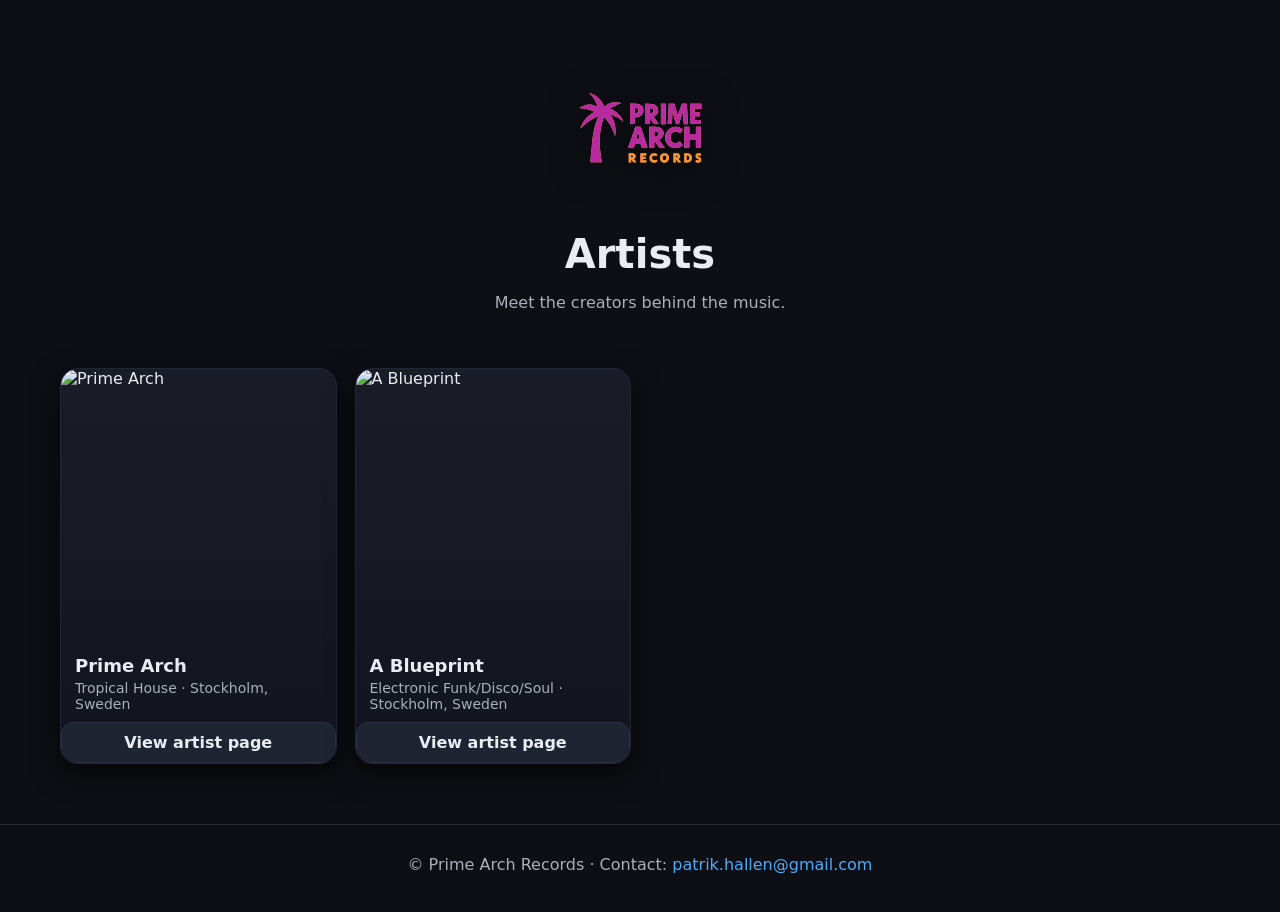
==== artists/index.html @ d89140d1 "Create index.html" ====
<!DOCTYPE html>
<html lang="en">
<head>
  <meta charset="utf-8" />
  <title>Artists – Prime Arch Records</title>
  <meta name="description" content="Artists under Prime Arch Records: Prime Arch and A Blueprint.">
  <link rel="stylesheet" href="/assets/style.css" />
</head>
<body>
  <header class="hero small">
    <img src="/assets/logo.svg" alt="Prime Arch Records" class="logo" />
    <h1>Artists</h1>
    <p>Meet the creators behind the music.</p>
  </header>

  <section class="grid">
    <article class="card">
      <img src="/assets/artists/prime-arch.jpg" alt="Prime Arch" class="cover" />
      <h3>Prime Arch</h3>
      <p>Tropical House · Stockholm, Sweden</p>
      <a class="btn" href="/artists/prime-arch.html">View artist page</a>
    </article>

    <article class="card">
      <img src="/assets/artists/a-blueprint.jpg" alt="A Blueprint" class="cover" />
      <h3>A Blueprint</h3>
      <p>Electronic Funk/Disco/Soul · Stockholm, Sweden</p>
      <a class="btn" href="/artists/a-blueprint.html">View artist page</a>
    </article>
  </section>

  <footer>
    <p>© Prime Arch Records · Contact: <a href="mailto:patrik.hallen@gmail.com">patrik.hallen@gmail.com</a></p>
  </footer>
</body>
</html>
---- assets/style.css ----
/* Prime Arch Records – minimal, responsive, clean */
:root{
  --bg:#0e0f14;
  --fg:#e9ecf1;
  --muted:#a9b0ba;
  --card:#171922;
  --accent:#63e6be;
  --accent-2:#4dabf7;
}
*{box-sizing:border-box}
html,body{margin:0;padding:0;background:var(--bg);color:var(--fg);font-family:ui-sans-serif,system-ui,-apple-system,Segoe UI,Roboto,Helvetica,Arial}
a{color:var(--accent-2);text-decoration:none}
img{max-width:100%;display:block}
header.hero{
  padding:56px 20px 28px;
  text-align:center;
  display:grid;
  gap:16px;
  justify-items:center;
}
.logo{width:160px;height:auto;filter:drop-shadow(0 6px 18px #0008)}
h1{margin:0;font-size:clamp(24px,4vw,40px);line-height:1.12}
p{margin:0 0 8px 0;color:var(--muted)}
.cta-row{display:flex;gap:12px;flex-wrap:wrap;justify-content:center}
.cta{
  display:inline-block;
  padding:12px 18px;
  border-radius:999px;
  background:linear-gradient(135deg,var(--accent),var(--accent-2));
  color:#081018;
  font-weight:700;
  box-shadow:0 6px 24px #000a;
  transition:transform .15s ease, box-shadow .15s ease;
}
.cta:hover{transform:translateY(-1px);box-shadow:0 10px 28px #000d}
.cta.alt{background:#212636;color:var(--fg)}

section.license{max-width:980px;margin:0 auto;padding:8px 20px 20px;text-align:center}

.grid{
  display:grid;
  grid-template-columns:repeat(auto-fill,minmax(260px,1fr));
  gap:18px;
  padding:20px;
  max-width:1200px;
  margin:0 auto 40px;
}
.card{
  background:linear-gradient(180deg,#1a1d27,#121420);
  border:1px solid #22263a;
  border-radius:18px;
  overflow:hidden;
  box-shadow:0 10px 28px #0009;
  display:flex;
  flex-direction:column;
}
.cover{aspect-ratio:1/1;object-fit:cover}
.card h3{margin:12px 14px 0;font-size:18px}
.card p{margin:4px 14px 10px;color:var(--muted);font-size:14px}
.actions{display:grid;gap:8px;padding:12px}
.btn{
  display:block;text-align:center;padding:10px 12px;border-radius:12px;
  background:#1f2432;color:var(--fg);border:1px solid #2a3046;transition:all .15s ease;font-weight:600
}
.btn:hover{transform:translateY(-1px);border-color:#3b4770}
footer{padding:30px 20px;border-top:1px solid #22263a;text-align:center;color:var(--muted)}

/* Instrumental-knappar är gömda från start */
.instrumental {
  display: none;
}

/* Toggle-knappen */
.toggle-inst {
  background: transparent;
  border: 1px solid rgba(255,255,255,0.2);
  color: rgba(255,255,255,0.8);
  font-size: 0.9rem;
  margin-top: 0.5rem;
  padding: 0.4rem 0.6rem;
  cursor: pointer;
  border-radius: 6px;
  transition: all 0.2s ease;
}

/* Hover-effekt */
.toggle-inst:hover {
  border-color: rgba(255,255,255,0.5);
  color: #fff;
  background: rgba(255,255,255,0.05);
}

.topnav {
  display: flex;
  justify-content: center;
  gap: 1rem;
  margin-top: 1rem;
}
.topnav a {
  color: rgba(255,255,255,0.8);
  text-decoration: none;
  font-weight: 500;
}
.topnav a:hover {
  color: #fff;
}
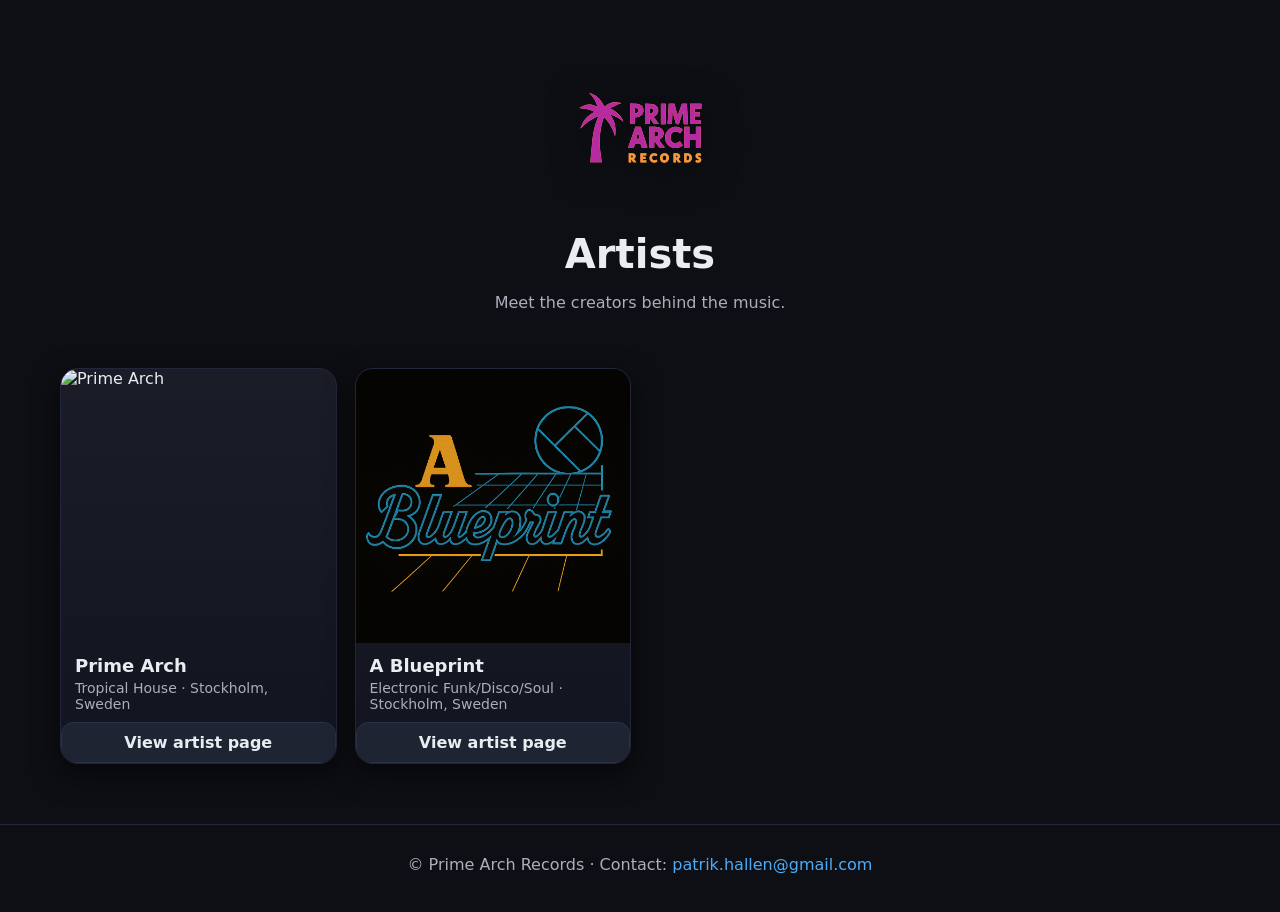
==== commit 1b78e58c: "Change image format for Prime Arch artist" ====
--- a/artists/index.html
+++ b/artists/index.html
@@ -15,14 +15,14 @@
 
   <section class="grid">
     <article class="card">
-      <img src="/assets/artists/prime-arch.jpg" alt="Prime Arch" class="cover" />
+      <img src="/assets/artists/prime-arch.png" alt="Prime Arch" class="cover" />
       <h3>Prime Arch</h3>
       <p>Tropical House · Stockholm, Sweden</p>
       <a class="btn" href="/artists/prime-arch.html">View artist page</a>
     </article>
 
     <article class="card">
-      <img src="/assets/artists/a-blueprint.jpg" alt="A Blueprint" class="cover" />
+      <img src="/assets/artists/a-blueprint.png" alt="A Blueprint" class="cover" />
       <h3>A Blueprint</h3>
       <p>Electronic Funk/Disco/Soul · Stockholm, Sweden</p>
       <a class="btn" href="/artists/a-blueprint.html">View artist page</a>
